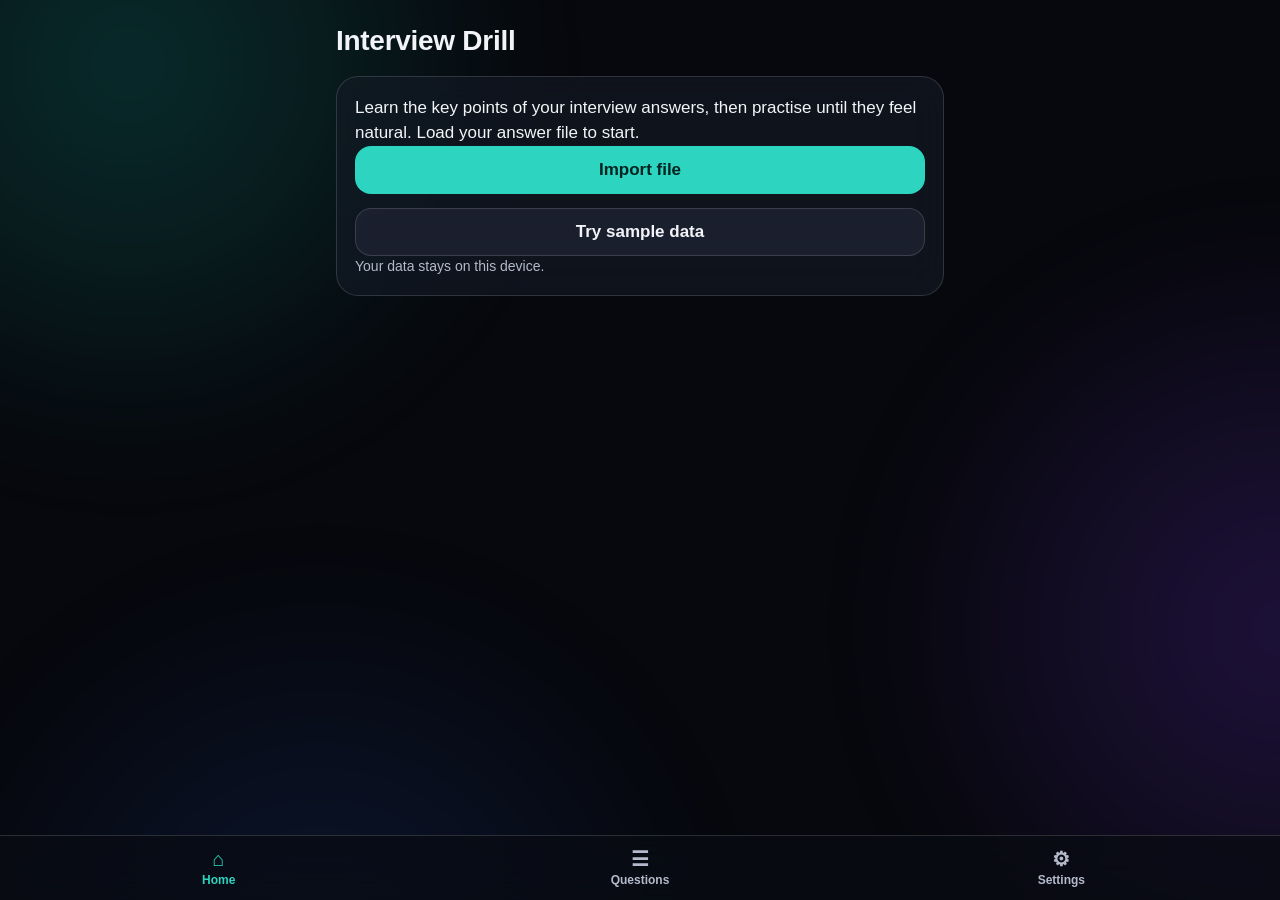
==== index.html @ 3e1c05e7 "Phase 1 (Core): import/validation, slots, practise, spaced review, settings - js/data.js: JSON valid" ====
<!doctype html>
<html lang="en">
<head>
  <meta charset="utf-8">
  <meta name="viewport" content="width=device-width, initial-scale=1, viewport-fit=cover">
  <meta name="theme-color" content="#07080d">
  <meta name="color-scheme" content="dark">
  <meta name="apple-mobile-web-app-capable" content="yes">
  <meta name="apple-mobile-web-app-status-bar-style" content="black-translucent">
  <meta name="apple-mobile-web-app-title" content="Drill">
  <title>Interview Drill</title>
  <link rel="stylesheet" href="css/style.css">
  <script type="module" src="js/app.js"></script>
</head>
<body>
  <div class="aurora" aria-hidden="true"><span class="blob b1"></span><span class="blob b2"></span><span class="blob b3"></span></div>

  <main id="main" class="app"><p class="muted">Loading…</p></main>

  <nav class="tabbar" aria-label="Main">
    <a href="#/home" data-route="home"><span class="ico" aria-hidden="true">⌂</span>Home</a>
    <a href="#/list" data-route="list"><span class="ico" aria-hidden="true">☰</span>Questions</a>
    <a href="#/settings" data-route="settings"><span class="ico" aria-hidden="true">⚙</span>Settings</a>
  </nav>

  <noscript><p class="app">This app needs JavaScript.</p></noscript>
</body>
</html>
---- css/style.css ----
/* Interview Drill — Aurora / Dark Glass. Dark mode only. */

:root {
  --bg: #07080d;
  --text: #f2f4f8;
  --muted: #b4bacb;          /* ~9:1 on --bg */
  --glass: rgba(22, 26, 38, 0.62);
  --glass-strong: rgba(30, 35, 50, 0.78);
  --border: rgba(255, 255, 255, 0.14);
  --teal: #2dd4bf;
  --teal-ink: #032420;       /* text on teal buttons */
  --amber: #fbbf24;
  --amber-bg: rgba(251, 191, 36, 0.16);
  --red: #f87171;
  --violet: #a78bfa;
  --radius: 22px;
  --tabbar-h: 64px;
  --safe-b: env(safe-area-inset-bottom, 0px);
  --safe-t: env(safe-area-inset-top, 0px);
  color-scheme: dark;
}

* { box-sizing: border-box; }
html { -webkit-text-size-adjust: 100%; }
body {
  margin: 0;
  min-height: 100vh;
  background: var(--bg);
  color: var(--text);
  font: 17px/1.5 -apple-system, BlinkMacSystemFont, "SF Pro Text", "Segoe UI", Roboto, "Helvetica Neue", Arial, sans-serif;
  -webkit-tap-highlight-color: transparent;
}

/* ---------- Aurora background ---------- */
.aurora { position: fixed; inset: 0; z-index: -1; overflow: hidden; pointer-events: none; }
.blob {
  position: absolute; width: 70vmax; height: 70vmax; border-radius: 50%;
  filter: blur(60px); opacity: 0.22; will-change: transform;
}
.b1 { background: radial-gradient(circle, #14b8a6 0%, transparent 65%); top: -30vmax; left: -25vmax; animation: drift1 38s ease-in-out infinite alternate; }
.b2 { background: radial-gradient(circle, #7c3aed 0%, transparent 65%); top: 20vh; right: -35vmax; animation: drift2 46s ease-in-out infinite alternate; }
.b3 { background: radial-gradient(circle, #2563eb 0%, transparent 65%); bottom: -40vmax; left: -10vmax; opacity: 0.16; animation: drift3 54s ease-in-out infinite alternate; }
@keyframes drift1 { to { transform: translate(18vw, 12vh) scale(1.1); } }
@keyframes drift2 { to { transform: translate(-16vw, -10vh) scale(0.95); } }
@keyframes drift3 { to { transform: translate(12vw, -14vh) scale(1.08); } }
@media (prefers-reduced-motion: reduce) {
  .blob { animation: none; }
  * { scroll-behavior: auto !important; transition: none !important; }
}

/* ---------- Layout ---------- */
.app {
  max-width: 640px; margin: 0 auto;
  padding: calc(16px + var(--safe-t)) 16px calc(var(--tabbar-h) + var(--safe-b) + 24px);
}
.stack { display: flex; flex-direction: column; gap: 14px; }
.row { display: flex; align-items: center; gap: 8px; }
.between { justify-content: space-between; }
.grid2 { display: grid; grid-template-columns: 1fr 1fr; gap: 10px; }
.center { text-align: center; }
h1 { font-size: 28px; line-height: 1.2; margin: 8px 0 4px; letter-spacing: -0.01em; }
h2 { font-size: 15px; margin: 4px 0 4px; color: var(--muted); text-transform: uppercase; letter-spacing: 0.06em; font-weight: 600; }
p { margin: 0; }
.small { font-size: 14px; }
.muted { color: var(--muted); }
a { color: var(--teal); }

/* ---------- Glass cards ---------- */
.card {
  background: var(--glass);
  -webkit-backdrop-filter: blur(18px) saturate(140%);
  backdrop-filter: blur(18px) saturate(140%);
  border: 1px solid var(--border);
  border-radius: var(--radius);
  padding: 18px;
}
.card.note.ok { border-color: rgba(45, 212, 191, 0.5); }
.card.note.error { border-color: rgba(248, 113, 113, 0.65); }
.card.note.warn { border-color: rgba(251, 191, 36, 0.55); }
.card.note { display: flex; flex-direction: column; gap: 8px; }
.msgs { margin: 0; padding-left: 20px; }
.msgs li + li { margin-top: 4px; }

/* ---------- Buttons ---------- */
.btn {
  display: inline-flex; align-items: center; justify-content: center; gap: 6px;
  min-height: 48px; padding: 10px 16px;
  border-radius: 16px; border: 1px solid var(--border);
  background: var(--glass-strong); color: var(--text);
  font: inherit; font-weight: 600; text-align: center; text-decoration: none;
  cursor: pointer; -webkit-backdrop-filter: blur(12px); backdrop-filter: blur(12px);
}
.btn:active { transform: scale(0.98); }
.btn.primary { background: var(--teal); color: var(--teal-ink); border-color: transparent; }
.btn.big { min-height: 58px; font-size: 18px; border-radius: 18px; }
.btn.danger { color: #fecaca; border-color: rgba(248, 113, 113, 0.5); }
.btn:disabled { opacity: 0.45; cursor: default; transform: none; }
.btn.rate { flex-direction: column; gap: 2px; min-height: 66px; }
.btn.rate .rate-label { font-size: 18px; }
.btn.rate .small { font-weight: 400; color: var(--muted); }
.btn.r1 { border-color: rgba(248, 113, 113, 0.5); }
.btn.r2 { border-color: rgba(251, 191, 36, 0.5); }
.btn.r3 { border-color: rgba(45, 212, 191, 0.6); }
:focus-visible { outline: 3px solid var(--teal); outline-offset: 2px; }
.back { display: inline-flex; align-items: center; min-height: 44px; text-decoration: none; font-weight: 600; }

/* ---------- Home stats ---------- */
.stats { display: grid; grid-template-columns: repeat(4, 1fr); text-align: center; padding: 14px 8px; }
.stat { display: flex; flex-direction: column; }
.stat .num { font-size: 28px; font-weight: 700; }
.stat .lbl { font-size: 13px; color: var(--muted); }
.stat.accent .num { color: var(--teal); }

/* ---------- Badges ---------- */
.badge {
  display: inline-block; padding: 2px 9px; border-radius: 999px;
  font-size: 13px; font-weight: 600; line-height: 1.5;
  border: 1px solid var(--border); color: var(--muted); white-space: nowrap;
}
.badge.s-edited { color: #c4b5fd; border-color: rgba(167, 139, 250, 0.5); }
.badge.s-new { color: #93c5fd; border-color: rgba(96, 165, 250, 0.5); }
.badge.s-todo { color: var(--amber); border-color: rgba(251, 191, 36, 0.5); }
.badge.m-mastered { color: var(--teal-ink); background: var(--teal); border-color: transparent; }
.badge.m-learning { color: var(--teal); border-color: rgba(45, 212, 191, 0.5); }
.badge.due { color: var(--amber); border-color: rgba(251, 191, 36, 0.5); }
.badge.r1 { color: #fecaca; } .badge.r2 { color: var(--amber); } .badge.r3 { color: var(--teal); }

/* ---------- Question list ---------- */
.qlist { list-style: none; margin: 0; padding: 0; display: flex; flex-direction: column; gap: 10px; }
.qitem { display: flex; flex-direction: column; gap: 8px; color: var(--text); text-decoration: none; min-height: 44px; padding: 14px 16px; }
.badges { display: flex; flex-wrap: wrap; gap: 6px; }

/* ---------- Practise ---------- */
.stepper { display: grid; grid-template-columns: repeat(4, 1fr); gap: 6px; }
.step {
  display: flex; flex-direction: column; align-items: center; gap: 2px;
  min-height: 52px; padding: 6px 2px; border-radius: 14px;
  background: var(--glass); border: 1px solid var(--border); color: var(--muted);
  font: inherit; font-size: 12px; font-weight: 600; cursor: pointer;
}
.step .n { font-size: 15px; }
.step.active { color: var(--teal-ink); background: var(--teal); border-color: transparent; }
.question .meta { display: flex; flex-wrap: wrap; align-items: center; gap: 6px; margin-bottom: 10px; }
.qbig { font-size: 22px; line-height: 1.35; font-weight: 600; }
.points { margin: 6px 0 0; padding-left: 22px; }
.points li + li { margin-top: 8px; }
.story .story-head { display: flex; justify-content: space-between; gap: 8px; flex-wrap: wrap; margin-bottom: 8px; }
.story dl { margin: 0; }
.story dt { font-size: 13px; color: var(--muted); text-transform: uppercase; letter-spacing: 0.05em; margin-top: 8px; }
.story dd { margin: 0; }
.results { list-style: none; margin: 0; padding: 0; display: flex; flex-direction: column; gap: 10px; }
.results li { display: flex; justify-content: space-between; gap: 10px; align-items: center; }

/* Fade level selector */
.segmented { display: grid; grid-template-columns: repeat(5, 1fr); gap: 4px; padding: 4px; border-radius: 14px; background: rgba(0, 0, 0, 0.35); border: 1px solid var(--border); }
.segmented button {
  min-height: 44px; border: 0; border-radius: 10px; background: transparent;
  color: var(--muted); font: inherit; font-size: 15px; font-weight: 600; cursor: pointer;
}
.segmented button.active { background: var(--teal); color: var(--teal-ink); }

/* Answer text with blanks */
.answer p { font-size: 18px; line-height: 1.85; }
.answer p + p { margin-top: 12px; }
.blank {
  color: transparent;               /* same width as the word, but invisible */
  background: rgba(255, 255, 255, 0.10);
  border-bottom: 2px solid rgba(45, 212, 191, 0.75);
  border-radius: 4px; cursor: pointer;
  user-select: none; -webkit-user-select: none;
}
.blank.unfilled { color: transparent; background: rgba(251, 191, 36, 0.12); border-bottom-color: var(--amber); }
.revealed { color: var(--teal); }

/* Unfilled slot values like [something] */
mark.unfilled, .w.unfilled, .revealed.unfilled {
  background: var(--amber-bg); color: var(--amber);
  border-radius: 4px; padding: 0 2px; outline: 1px dashed rgba(251, 191, 36, 0.6);
}

/* ---------- Settings form ---------- */
.field { display: flex; flex-direction: column; gap: 4px; }
.field span { font-size: 14px; color: var(--muted); }
.field input {
  min-height: 46px; padding: 10px 12px; border-radius: 12px;
  border: 1px solid var(--border); background: rgba(0, 0, 0, 0.4); color: var(--text);
  font: inherit; font-size: 17px; /* ≥16px stops iOS zoom on focus */
}
.field input.unfilled-input { border-color: var(--amber); color: var(--amber); }
.visually-hidden { position: absolute; width: 1px; height: 1px; overflow: hidden; clip: rect(0 0 0 0); white-space: nowrap; }

/* ---------- Bottom tab bar ---------- */
.tabbar {
  position: fixed; left: 0; right: 0; bottom: 0; z-index: 10;
  display: grid; grid-template-columns: repeat(3, 1fr);
  padding: 6px max(8px, env(safe-area-inset-left)) calc(6px + var(--safe-b)) max(8px, env(safe-area-inset-right));
  background: rgba(10, 12, 18, 0.78);
  -webkit-backdrop-filter: blur(20px) saturate(150%); backdrop-filter: blur(20px) saturate(150%);
  border-top: 1px solid var(--border);
}
.tabbar a {
  display: flex; flex-direction: column; align-items: center; justify-content: center;
  min-height: 52px; color: var(--muted); text-decoration: none; font-size: 12px; font-weight: 600; border-radius: 12px;
}
.tabbar .ico { font-size: 20px; line-height: 1.2; }
.tabbar a.active { color: var(--teal); }
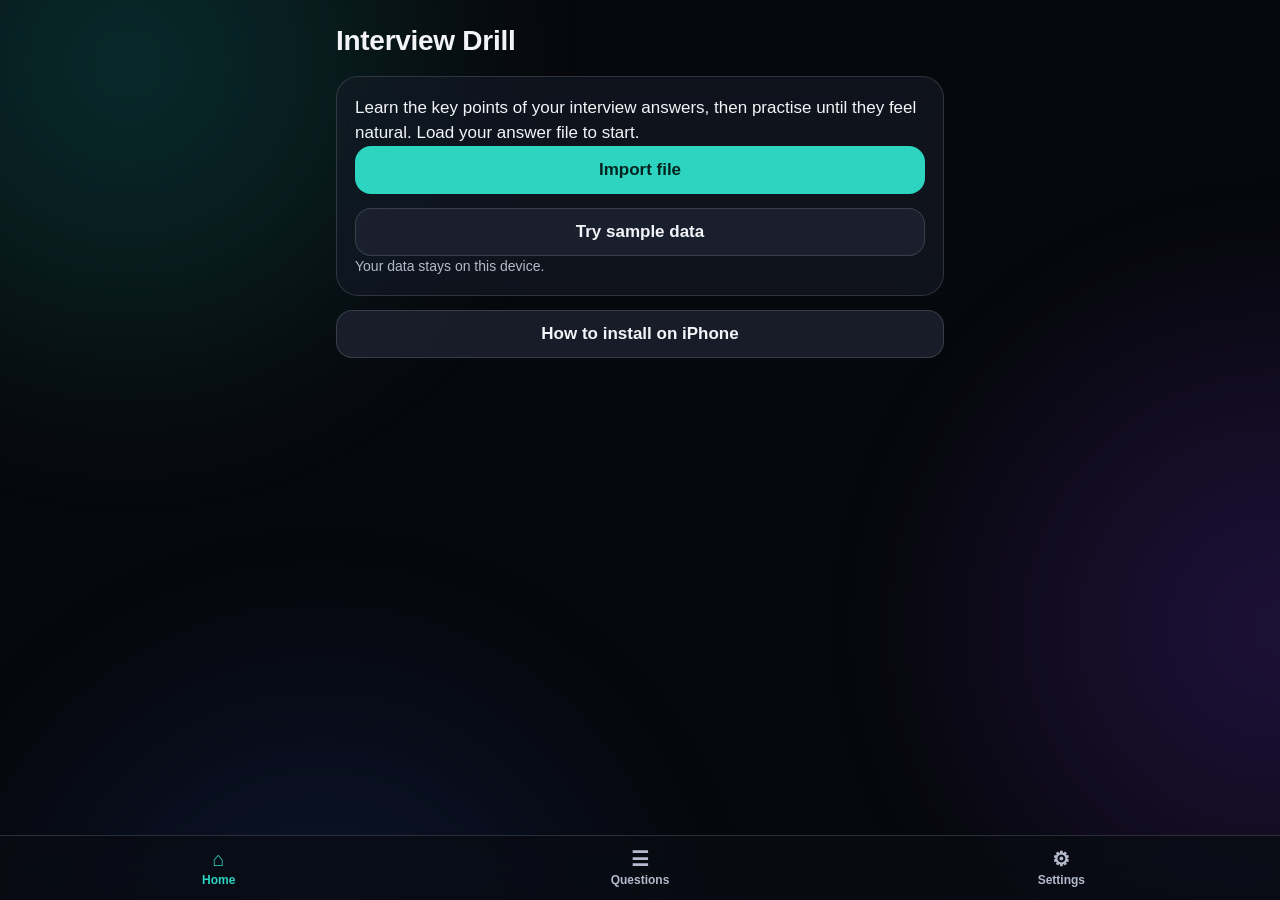
==== commit 3b250252: "Phase 3: PWA install, offline mode, export/restore backup - manifest.webmanifest + app icons (180/19" ====
--- a/index.html
+++ b/index.html
@@ -9,6 +9,9 @@
   <meta name="apple-mobile-web-app-status-bar-style" content="black-translucent">
   <meta name="apple-mobile-web-app-title" content="Drill">
   <title>Interview Drill</title>
+  <link rel="manifest" href="manifest.webmanifest">
+  <link rel="apple-touch-icon" href="icons/icon-180.png">
+  <link rel="icon" type="image/png" sizes="192x192" href="icons/icon-192.png">
   <link rel="stylesheet" href="css/style.css">
   <script type="module" src="js/app.js"></script>
 </head>
--- a/css/style.css
+++ b/css/style.css
@@ -75,7 +75,7 @@
   padding: 18px;
 }
 .card.note.ok { border-color: rgba(45, 212, 191, 0.5); }
-.card.note.error { border-color: rgba(248, 113, 113, 0.65); }
+.card.note.error { border-color: rgba(251, 191, 36, 0.75); background: rgba(60, 40, 5, 0.55); }
 .card.note.warn { border-color: rgba(251, 191, 36, 0.55); }
 .card.note { display: flex; flex-direction: column; gap: 8px; }
 .msgs { margin: 0; padding-left: 20px; }
@@ -93,12 +93,12 @@
 .btn:active { transform: scale(0.98); }
 .btn.primary { background: var(--teal); color: var(--teal-ink); border-color: transparent; }
 .btn.big { min-height: 58px; font-size: 18px; border-radius: 18px; }
-.btn.danger { color: #fecaca; border-color: rgba(248, 113, 113, 0.5); }
+.btn.danger { color: var(--amber); border-color: rgba(251, 191, 36, 0.5); }
 .btn:disabled { opacity: 0.45; cursor: default; transform: none; }
 .btn.rate { flex-direction: column; gap: 2px; min-height: 66px; }
 .btn.rate .rate-label { font-size: 18px; }
 .btn.rate .small { font-weight: 400; color: var(--muted); }
-.btn.r1 { border-color: rgba(248, 113, 113, 0.5); }
+.btn.r1 { border-color: rgba(167, 139, 250, 0.55); }
 .btn.r2 { border-color: rgba(251, 191, 36, 0.5); }
 .btn.r3 { border-color: rgba(45, 212, 191, 0.6); }
 :focus-visible { outline: 3px solid var(--teal); outline-offset: 2px; }
@@ -123,7 +123,7 @@
 .badge.m-mastered { color: var(--teal-ink); background: var(--teal); border-color: transparent; }
 .badge.m-learning { color: var(--teal); border-color: rgba(45, 212, 191, 0.5); }
 .badge.due { color: var(--amber); border-color: rgba(251, 191, 36, 0.5); }
-.badge.r1 { color: #fecaca; } .badge.r2 { color: var(--amber); } .badge.r3 { color: var(--teal); }
+.badge.r1 { color: #c4b5fd; } .badge.r2 { color: var(--amber); } .badge.r3 { color: var(--teal); }
 
 /* ---------- Question list ---------- */
 .qlist { list-style: none; margin: 0; padding: 0; display: flex; flex-direction: column; gap: 10px; }
@@ -204,3 +204,63 @@
 }
 .tabbar .ico { font-size: 20px; line-height: 1.2; }
 .tabbar a.active { color: var(--teal); }
+
+/* ---------- Phase 2 ---------- */
+.warn-text { color: var(--amber); }
+.small-btn { min-height: 44px; font-size: 15px; padding: 8px 14px; align-self: center; }
+
+/* Mock interview timer: white → amber after target → red after +30 s */
+.timer-card { display: flex; flex-direction: column; align-items: center; gap: 6px; text-align: center; }
+.timer { font-size: 64px; font-weight: 700; line-height: 1.1; font-variant-numeric: tabular-nums; color: var(--text); }
+.timer[data-level="amber"], .time-amber { color: var(--amber); }
+.timer[data-level="red"], .time-red { color: var(--red); }
+.badge.time-amber { border-color: rgba(251, 191, 36, 0.5); }
+.badge.time-red { border-color: rgba(248, 113, 113, 0.6); }
+.btn.recording { border-color: var(--amber); color: var(--amber); }
+.rec-dot { width: 10px; height: 10px; border-radius: 50%; background: var(--amber); animation: pulse 1.2s ease-in-out infinite; }
+@keyframes pulse { 50% { opacity: 0.3; } }
+@media (prefers-reduced-motion: reduce) { .rec-dot { animation: none; } }
+audio { width: 100%; min-height: 44px; }
+details > summary { min-height: 44px; display: flex; align-items: center; cursor: pointer; font-weight: 600; color: var(--teal); }
+
+/* Stories & questions to ask */
+.used-in { margin-top: 12px; padding-top: 10px; border-top: 1px solid var(--border); }
+.used-in ul { margin: 4px 0 0; padding-left: 20px; }
+.used-in li { min-height: 32px; }
+.ask { display: flex; flex-direction: column; gap: 4px; padding: 14px 16px; }
+
+/* Glossary: amber terms, Thai meaning in a small popover */
+.gloss { color: var(--amber); text-decoration: underline dotted rgba(251, 191, 36, 0.7); text-underline-offset: 3px; cursor: pointer; }
+.revealed.gloss { color: var(--amber); }
+.gloss-pop {
+  position: absolute; z-index: 20; max-width: min(320px, calc(100vw - 24px));
+  display: flex; flex-direction: column; gap: 2px; padding: 10px 14px; border-radius: 14px;
+  background: #181b26; border: 1px solid rgba(251, 191, 36, 0.55);
+  box-shadow: 0 8px 30px rgba(0, 0, 0, 0.5); font-size: 16px;
+}
+.gloss-pop[hidden] { display: none; }
+.gloss-pop strong { color: var(--amber); }
+
+/* Voice settings */
+.field select {
+  min-height: 46px; padding: 10px 12px; border-radius: 12px; border: 1px solid var(--border);
+  background: rgba(0, 0, 0, 0.4); color: var(--text); font: inherit; font-size: 17px;
+}
+.field input[type="range"] { min-height: 44px; padding: 0; background: transparent; border: 0; accent-color: var(--teal); }
+.field output { color: var(--text); font-weight: 600; }
+
+/* ---------- Phase 3 ---------- */
+.steps { list-style: none; margin: 0; padding: 0; display: flex; flex-direction: column; gap: 14px; }
+.steps li { display: flex; gap: 12px; align-items: flex-start; }
+.steps .n {
+  flex: none; width: 30px; height: 30px; border-radius: 50%; display: grid; place-items: center;
+  background: var(--teal); color: var(--teal-ink); font-weight: 700; font-size: 15px;
+}
+.update-bar {
+  position: fixed; left: 12px; right: 12px; z-index: 30;
+  bottom: calc(var(--tabbar-h) + var(--safe-b) + 12px);
+  display: flex; align-items: center; justify-content: space-between; gap: 12px;
+  padding: 10px 10px 10px 16px; border-radius: 18px;
+  background: #181b26; border: 1px solid rgba(45, 212, 191, 0.6); box-shadow: 0 8px 30px rgba(0, 0, 0, 0.5);
+}
+.update-bar .btn { min-height: 44px; }
